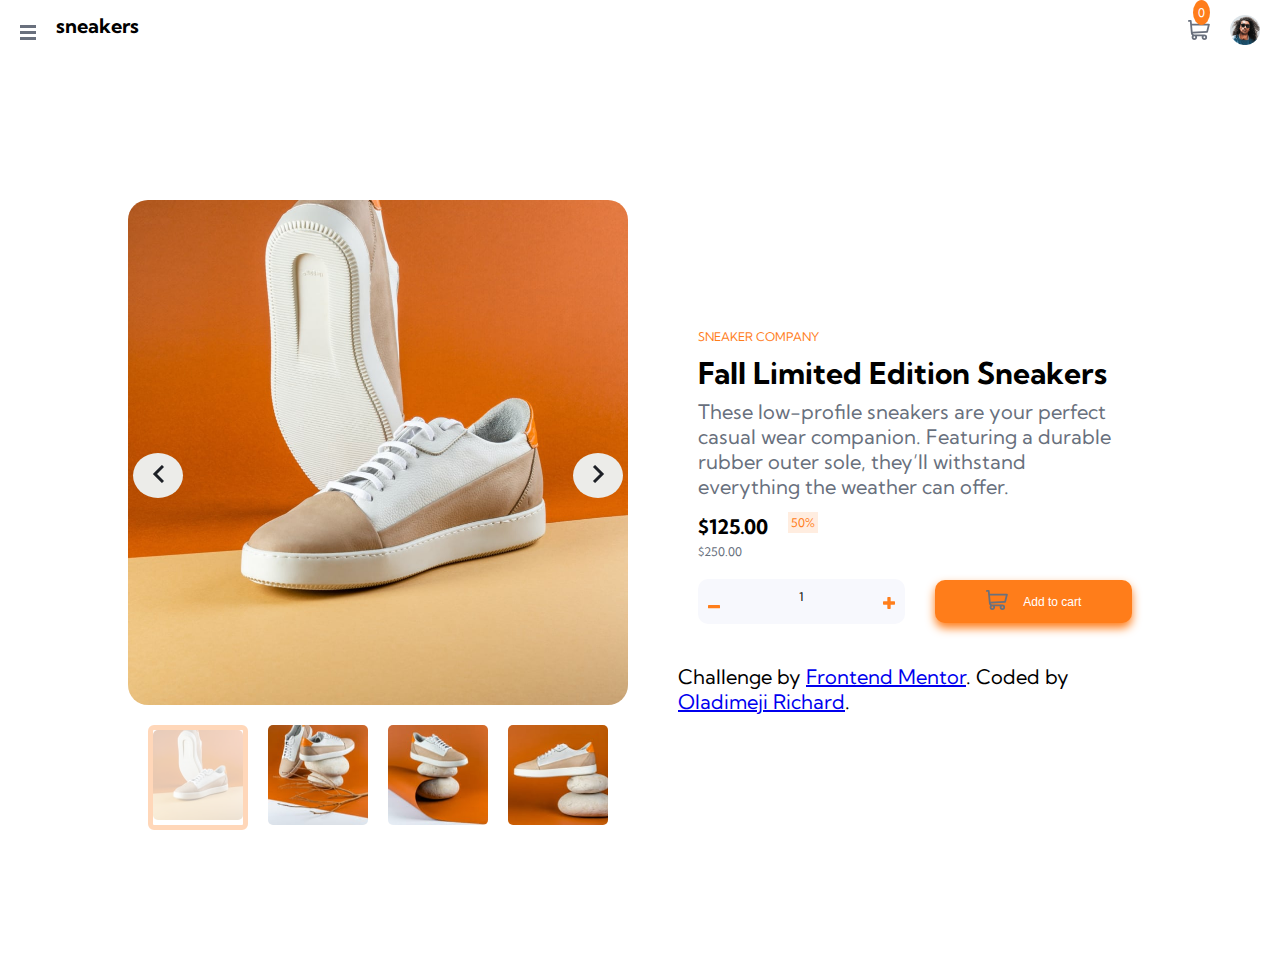
==== index.html @ c1e31e15 "WIP" ====
<!DOCTYPE html>
<html lang="en">
<head>
  <meta charset="UTF-8">
  <meta name="viewport" content="width=device-width, initial-scale=1.0"> <!-- displays site properly based on user's device -->
  <link rel="icon" type="image/png" sizes="32x32" href="./images/favicon-32x32.png">
  <link rel="stylesheet" href="style.css">
  <title>Frontend Mentor | E-commerce product page</title>

  <!-- Feel free to remove these styles or customise in your own stylesheet 👍 -->
</head>
<body class="body">
  <header>
  <div>
    <span class="menu-icon">
      <img src="images/icon-menu.svg" alt="menu-icon" class="menu-icon">
    </span>
    <nav class="sideBar">
      <span class="close-icon">
           <img src="images/icon-close.svg" alt="close icon">
      </span>
      <ul>
        <li>Collections</li>
        <li>Men</li>
        <li>Women</li>
        <li>About</li>
        <li>Contact</li>
      </ul>
    </nav>
    <div class="name">
      <h2>sneakers</h2>
    </div>
  </div>
  <div>
    <div class="cart-icon">
      <p class="no-of-items">0</p>
      <img src="images/icon-cart.svg" alt="cart-icon">
    </div>
    <div class="avatar">
      <img src="images/image-avatar.png" alt="avatar">
    </div>
  </div>
  </header>
  <section class="cart-box">
  <div class="head">
    <p> Cart</p>
    <span class="close-cart">
      <img src="images/icon-close.svg" alt="">
    </span>
  </div> 
    <ul class="ul-El"></ul>
  </section>
 <main> 
<article>
  <section class="shoes-images">
    <div class="container">
      <div class="cards">
        <div class="card ">
          <img src="images/image-product-1.jpg" alt="" class="shoeImage">
        </div>
        <div class="card">
          <img src="images/image-product-2.jpg" alt="">
        </div>
        <div class="card">
          <img src="images/image-product-3.jpg" alt="">
        </div>
        <div class="card">
          <img src="images/image-product-4.jpg" alt="">
        </div>
      </div>
     <div class="controls">
      <div class="icon-previous control">
        <img src="images/icon-previous.svg" alt="">
      </div>
      <div class="icon-next control">
        <img src="images/icon-next.svg" alt="">
      </div>
     </div> 
    </div>
    <div class="thumbnails">
      <div class="thumbnail one">
        <img src="images/image-product-1-thumbnail.jpg" alt="">
      </div>
      <div class="thumbnail two">
        <img src="images/image-product-2-thumbnail.jpg" alt="">
      </div>
      <div class="thumbnail three">
        <img src="images/image-product-3-thumbnail.jpg" alt="">
      </div>
      <div class="thumbnail four">
        <img src="images/image-product-4-thumbnail.jpg" alt="">
      </div>
    </div>
  </section>

</article>
<article>
  <section class="description-section">
  <div class="description">
    <p class="name">
     SNEAKER COMPANY
    </p>
    <h1 class="shoeName">
      Fall Limited Edition Sneakers
    </h1>
    <p class="about">
      These low-profile sneakers are your perfect casual wear companion. Featuring a 
      durable rubber outer sole, they’ll withstand everything the weather can offer.    
    </p>
  </div>
  <div class="addCart">
   <div> 
    <h2>$<span class="discount">125</span>.00</h2>
    <p>
      <span>50%</span>
    </p>
   </div>
   <div>
    <p class="origPrice">
      $250.00
    </p>
  </div>
  </div>
<div class="button-and-increaseItems">
  <div class="items-No">
    <span>
      <img src="images/icon-minus.svg" alt="" onclick="Decrease()" class="decrease-icon">
    </span>
    <p class="num">
      1
    </p>
    <span>
      <img src="images/icon-plus.svg" alt="" onclick="Increase()">
    </span>
  </div>
  <div class="button">
    <button onclick="addTocart()">
      <span >
        <img src="images/icon-cart.svg" alt="cart-icon" >
      </span>
      <p>
        Add to cart
      </p>
    </button>
  </div>
</div>
  </section>
  <div class="attribution">
    Challenge by <a href="https://www.frontendmentor.io?ref=challenge" target="_blank">Frontend Mentor</a>. 
    Coded by <a href="#">Oladimeji Richard</a>.
  </div>
</article>
 </main>
 <section class="lightroom">
  <div class="closeLightroom-icon">
    <span>
      <img src="images/icon-close.svg" alt="">
    </span>
  </div>
  <div class="lightroom-bigContainer">
  <div class="lightroom-container">
    <div class="lightroom-cards">
      <div class="lightroom-card ">
        <img src="images/image-product-1.jpg" alt="" class="shoeImage">
      </div>
      <div class="lightroom-card">
        <img src="images/image-product-2.jpg" alt=""class="shoeImage">
      </div>
      <div class="lightroom-card">
        <img src="images/image-product-3.jpg" alt=""class="shoeImage">
      </div>
      <div class="lightroom-card">
        <img src="images/image-product-4.jpg" alt=""class="shoeImage">
      </div>
    </div>
   <div class="lightroom-controls">
    <div class="lightroom-icon-previous lightroom-control">
      <img src="images/icon-previous.svg" alt="">
    </div>
    <div class="lightroom-icon-next lightroom-control">
      <img src="images/icon-next.svg" alt="">
    </div>
   </div> 
  </div>
  <div class="thumbnails">
    <div class="thumbnail lightroom-one">
      <img src="images/image-product-1-thumbnail.jpg" alt="" class="thumbnail-image ">
    </div>
    <div class="thumbnail lightroom-two">
      <img src="images/image-product-2-thumbnail.jpg" alt=""  class="thumbnail-image ">
    </div>
    <div class="thumbnail lightroom-three">
      <img src="images/image-product-3-thumbnail.jpg" alt=""  class="thumbnail-image ">
    </div>
    <div class="thumbnail lightroom-four">
      <img src="images/image-product-4-thumbnail.jpg" alt=""  class="thumbnail-image ">
    </div>
  </div>
  </div>
 </section>
</body>
<script src="script.js"></script>
</html>
---- style.css ----
@import url('https://fonts.googleapis.com/css2?family=Kumbh+Sans&display=swap');
* {
  margin: 0;
  padding: 0;
  box-sizing: border-box;
}
body {
  width: 100%;
  font-family: 'Kumbh Sans', sans-serif;
}
h1 , h2 , h3 , div{
  font-size: 20px;
}
p{
  font-size: 12px;
}
img {
  cursor: pointer;
}
header {
  width: 100%;
  display: flex;
  justify-content: space-between;
}
header > div {
  display: flex;
  padding: 20px;
  gap: 20px;
}
.menu-icon {
  display: noe;
}
.sideBar {
    position: absolute;
    background-color: rgb(255, 255, 255);
    width: 200px;
    height: 100vh;
    left: -300%;
    z-index: 1;
    padding: 20px 40px;
    padding-left: 20px;
    margin-top: -30px;
    transition: .5s ease-in-out;
}
.sideBar ul{
  margin-top: 30px;
  list-style-type: none;
  display: flex;
  flex-direction: column;
  gap: 30px;
}
.sideBar ul li {
  font-size: 16px;
  font-weight: 900;
}
.name {
  margin-top: -7px;
}
.cart-icon {
  position: relative;
 }
 .cart-icon p {
  position: absolute;
  right: 0;
  top: -20px;
  padding: 5px;
  background-color: hsl(26, 100%, 55%);
  color: white;
  border-radius: 50%;
 }
.avatar {
  width: 30px;
  height: 30px;
  margin-top: -5px;
}
.avatar img {
  width: 100%;
  height: 100%;
}
.shoes-image {
  width: 100%;
}
.cart-box {
  position: absolute;
  width: 90%;
  height: fit-content;
  margin: 10px auto;
  z-index: 1;
  left: -100%;
  transform: translateX(-50%);
  background-color: white;
  padding: 20px;
  overflow-y: scroll;
  /* top: -50%; */
  transition: .7s linear;
}
.cart-box .head {
  display: flex;
  align-items: center;
  justify-content: space-between;
  margin: 0px -15px;
  padding: 0px 10px;
  padding-bottom: 10px;
  border-bottom: 1px solid black;
}
.cart-box ul{
  list-style-type: none;
  padding-top: 20px;
}
.cart-box ul li > div:first-child{
  display: flex;
  justify-content: space-evenly;
  align-items: center;
  margin: 20px auto;
  color: hsl(219, 9%, 45%);
}
.cart-box .name-and-price .price {
  display: flex;
  justify-content: space-between;
}
.cart-box .name-and-price .total-price {
  color: black;
  font-weight: 800;
}
.cart-box .cart-thumbnail {
  width: 50px;
}
.container , .lightroom-container {
  position: relative;
  width: 100%;
  overflow: hidden;
}
.container .cards , .lightroom-container .lightroom-cards{
  width: 100%;
  display: flex;
  transition: .5s ease-in-out;
}
.container .cards .card , .lightroom-container .lightroom-cards .lightroom-card{
  width: 100%;
  object-fit: cover;
  flex: 0 0 100%;
}
.container .cards .card img , .lightroom-container .lightroom-cards .lightroom-card img{
  width: 100%;
  height: 100%;
}
.control , .lightroom-control{ 
 position: absolute;
 width: 50px;
 background-color: rgb(236, 236, 233);
 text-align: center;
 padding: 10px;
 border-radius: 50%;
}
.icon-previous , .lightroom-icon-previous{
  top: 50%;
  left: 5px;
}
.icon-next , .lightroom-icon-next {
  top: 50%;
  right: 5px;
}
.thumbnails {
 display: none;
}
.description-section{
  width: 100%;
  padding: 20px;
}
.description-section .description .name {
  font-size: 12px;
  color:  hsl(26, 100%, 55%);
  padding-bottom: 10px;
}
.description h1{
  padding-bottom: 7px;
}
.description .about{
  color: hsl(219, 9%, 45%);
  padding-bottom: 15px;
}
.addCart {
  display: flex;
  width: 100%;
  justify-content: space-between;
}
.addCart  div:first-child{
  display: flex;
  width: 100%;
  gap: 20px;
}
.addCart  div:first-child p {
  margin-top: -2px;
  padding: 3px;
  height: fit-content;
  background-color: hsl(25, 100%, 94%);
  color: hsl(26, 100%, 55%);
}
.addCart div:last-child p {
  margin-top: 5px;
  color: hsl(219, 9%, 45%);
}
.items-No {
  width: 100%;
  display: flex;
  justify-content: space-between;
  padding: 10px;
  background-color:  hsl(223, 64%, 98%);
  border-radius: 10px;
  margin: 20px auto;
}
.button {
  width: 100%;
}
.button button {
  width: 100%;
  padding: 10px;
  background-color: hsl(26, 100%, 55%);
  color: white;
  border: none;
  border-radius: 10px;
  box-shadow: 0px 5px 10px hsl(26, 100%, 55%);
  display: flex;
  justify-content: center;
  align-items: center;
  gap: 15px;
}
.lightroom {
  display: none;
}
@media screen and (min-width:1000px) {
  main{
    width: 80%;
    height: 100vh;
    display: flex;
    gap: 50px;
    justify-content: space-evenly;
    align-items: center;
    margin: 0 auto;
  }
  .thumbnail , .lightroom-thumbnail {
    width: 100px;
    /* flex: 0 0 20%; */
  }
  .thumbnail.active {
    opacity: 30%;
    border: 5px solid hsl(26, 100%, 55%);
    border-radius: 6px;
  }
  .thumbnail img , .lightroom-thumbnail img{
    width: 100%;
    border-radius: 5px;
  }
  .thumbnails , .lightroom-thumbnails {
    margin-top: 20px;
    display: flex;
    justify-content: space-evenly;
  }
  .shoes-image , .lightroom {
    float: left;
    width: 500px;
  }
  .shoes-image .container , .lightroom > .lightroom-container {
    width: 700px;
  }
  .container .cards , .lightroom-container > .lightroom-cards{
  width: 500px;
}
.container .cards .card img , .lightroom-container  .lightroom-cards  .lightroom-card img { 
  border-radius: 20px;
}
.description-section .shoeName {
  font-size: 30px;
}
.description-section .about , .description-section  .name {
  font-size: 20px;
}
.description-section .addCart {
  flex-direction: column;
} 
.description-section .button-and-increaseItems{
  display: flex;
  justify-content: center;
  align-items: center;
  gap: 30px;
}
.lightroom {
  display: grid;
  position: fixed;
  width: 100%;
  height: 100vh;
  place-items: center;
  top: -200%;
  transition: .5s ease-in-out ;
}
.lightroom::before{
 position: absolute;
 content: " ";
 inset: 0;
 background-color: black;
 opacity: 50%;
 z-index: -1;
}
}
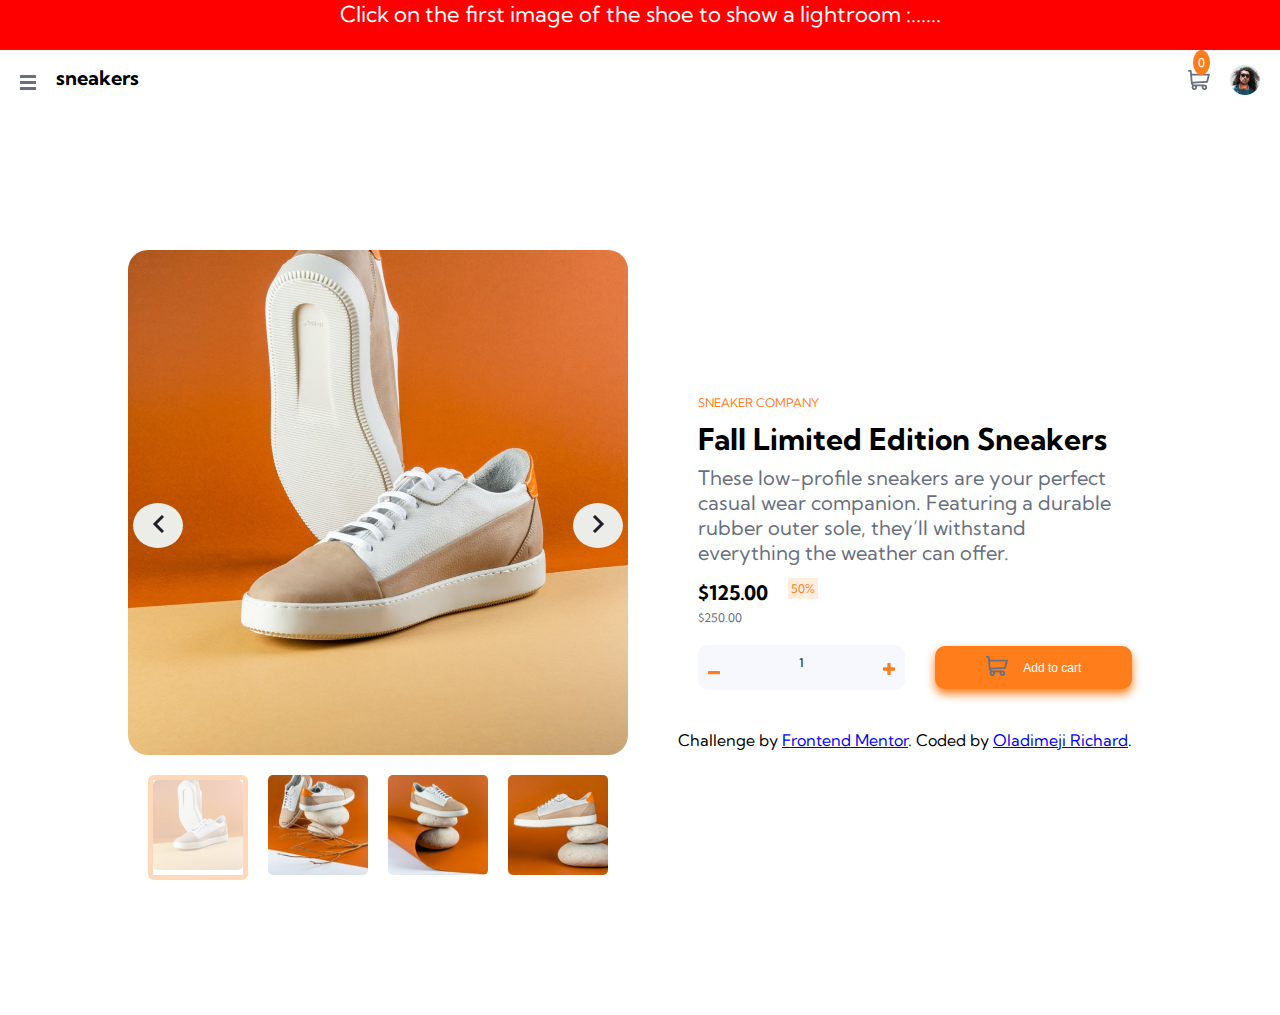
==== commit ff060293: "Now done" ====
--- a/index.html
+++ b/index.html
@@ -10,16 +10,17 @@
   <!-- Feel free to remove these styles or customise in your own stylesheet 👍 -->
 </head>
 <body class="body">
+  <p class="info">Click on the first image of the shoe to show a lightroom :......</p>
   <header>
-  <div>
-    <span class="menu-icon">
-      <img src="images/icon-menu.svg" alt="menu-icon" class="menu-icon">
-    </span>
+    <div>
+      <span class="menu-icon">
+        <img src="images/icon-menu.svg" alt="menu-icon" class="menu-icon">
+      </span>
     <nav class="sideBar">
       <span class="close-icon">
            <img src="images/icon-close.svg" alt="close icon">
-      </span>
-      <ul>
+          </span>
+          <ul>
         <li>Collections</li>
         <li>Men</li>
         <li>Women</li>
@@ -121,7 +122,7 @@
     </p>
   </div>
   </div>
-<div class="button-and-increaseItems">
+<div class="button-and-increaseItems" >
   <div class="items-No">
     <span>
       <img src="images/icon-minus.svg" alt="" onclick="Decrease()" class="decrease-icon">
@@ -133,8 +134,8 @@
       <img src="images/icon-plus.svg" alt="" onclick="Increase()">
     </span>
   </div>
-  <div class="button">
-    <button onclick="addTocart()">
+  <div class="button"  onclick="addTocart()">
+    <button>
       <span >
         <img src="images/icon-cart.svg" alt="cart-icon" >
       </span>
@@ -145,7 +146,7 @@
   </div>
 </div>
   </section>
-  <div class="attribution">
+  <div class="attribution" style="font-size: 16px;">
     Challenge by <a href="https://www.frontendmentor.io?ref=challenge" target="_blank">Frontend Mentor</a>. 
     Coded by <a href="#">Oladimeji Richard</a>.
   </div>
@@ -153,7 +154,7 @@
  </main>
  <section class="lightroom">
   <div class="closeLightroom-icon">
-    <span>
+    <span style="width: fit-content; background-color: white; height: fit-content; padding: 10px; border-radius: 5px;">
       <img src="images/icon-close.svg" alt="">
     </span>
   </div>
--- a/style.css
+++ b/style.css
@@ -8,6 +8,15 @@
 body {
   width: 100%;
   font-family: 'Kumbh Sans', sans-serif;
+}
+.info {
+  width: 100%;
+  height: 50px;
+  background-color: red;
+  z-index: 3;
+  text-align: center;
+  color: rgb(255, 255, 255);
+  font-size: 22px;
 }
 h1 , h2 , h3 , div{
   font-size: 20px;
@@ -55,7 +64,7 @@
   font-weight: 900;
 }
 .name {
-  margin-top: -7px;
+  margin-top: -5px;
 }
 .cart-icon {
   position: relative;
@@ -303,3 +312,22 @@
  z-index: -1;
 }
 }
+
+
+
+
+
+
+/* const list = {id, shoeImage, showName, discountRound, totalPriceRound}
+
+carts.push(list)
+
+carts = cartss.map(function(items , i){
+return `<li id = ${i}  class = "list-items" onClick="delete(${id})"> ${items} </li>` 
+}) 
+
+itmensNoincrement++;
+itemsNo.innerHTML = itmensNoincrement
+
+// Calling the updateUl and pasing 
+updateUl() */